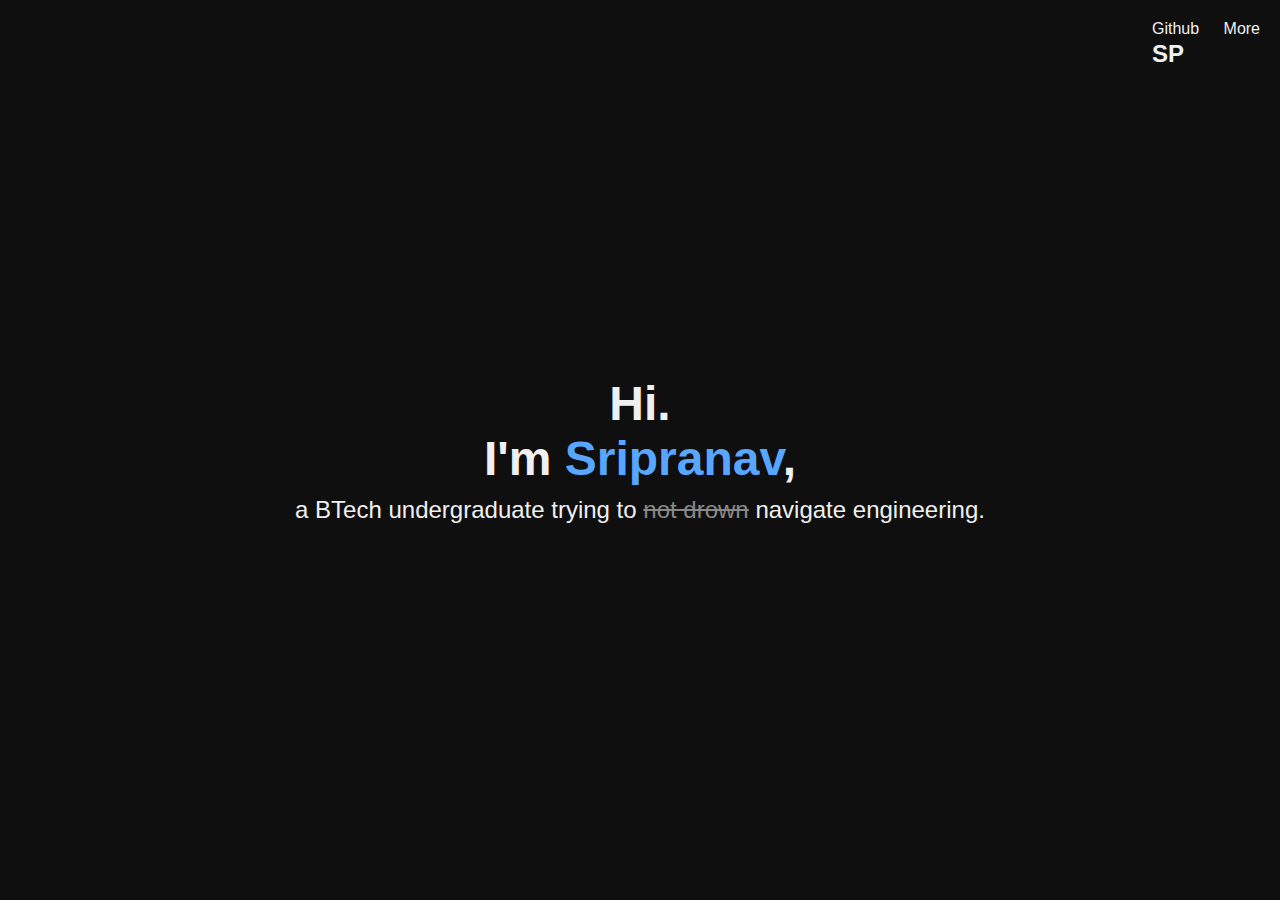
==== index.html @ a0e5cab8 "index.html" ====
<!DOCTYPE html>
<html lang="en">
<head>
  <meta charset="UTF-8">
  <meta name="viewport" content="width=device-width, initial-scale=1.0">
  <meta http-equiv="X-UA-Compatible" content="IE=edge">
  <title>Sripranav's Portfolio</title>
  <link rel="stylesheet" href="styles.css">
</head>
<body>
  <div class="container">
    <nav>
      <div class="logo">SP</div>
      <div class="links">
        <a href="https://github.com/sripranavp" target="_blank">Github</a>
        <a href="more.html">More</a>
      </div>
    </nav>
    
    <div class="content">
      <h1>Hi.<br>I'm <span class="highlight">Sripranav</span>,</h1>
      <p>a BTech undergraduate trying to <span class="strikethrough">not drown</span> navigate engineering.</p>
    </div>
  </div>

  <script src="script.js"></script>
</body>
</html>
---- styles.css ----
* {
    margin: 0;
    padding: 0;
    box-sizing: border-box;
  }
  
  body {
    font-family: 'Arial', sans-serif;
    background-color: #0f0f0f;
    color: #f0f0f0;
    height: 100vh;
    display: flex;
    justify-content: center;
    align-items: center;
  }
  
  .container {
    text-align: center;
  }
  
  nav {
    position: absolute;
    top: 20px;
    right: 20px;
  }
  
  .logo {
    position: absolute;
    top: 20px;
    left: 20px;
    font-size: 24px;
    font-weight: bold;
  }
  
  .links a {
    color: #f0f0f0;
    margin-left: 20px;
    text-decoration: none;
    font-size: 16px;
    transition: color 0.3s;
  }
  
  .links a:hover {
    color: #58a6ff;
  }
  
  .content h1 {
    font-size: 48px;
    margin-bottom: 10px;
  }
  
  .content p {
    font-size: 24px;
    margin-top: 10px;
  }
  
  .highlight {
    color: #58a6ff;
  }
  
  .strikethrough {
    text-decoration: line-through;
    color: #888;
  }
  
  @keyframes fadeIn {
    from { opacity: 0; }
    to { opacity: 1; }
  }
  
  .container {
    animation: fadeIn 2s ease;
  }
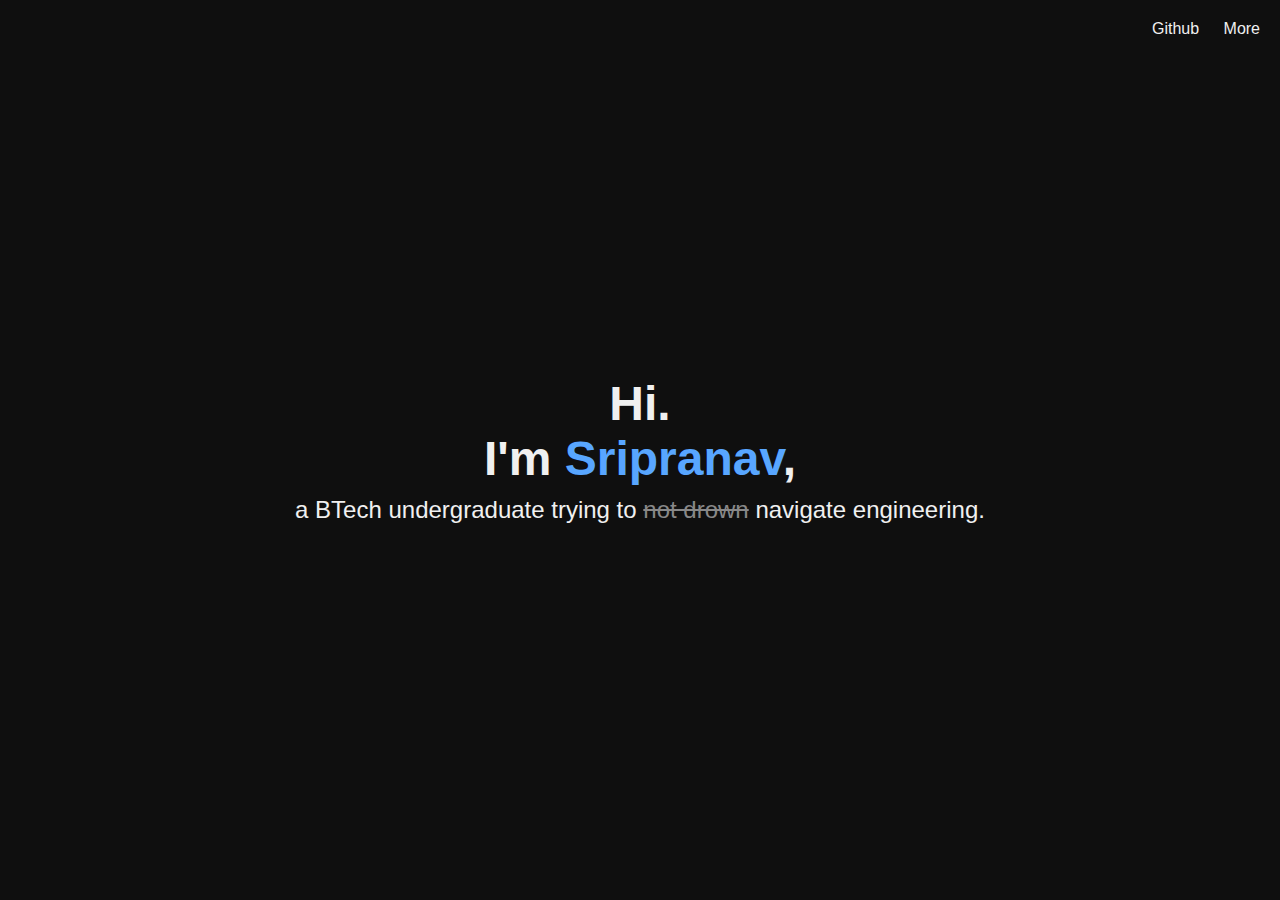
==== commit 9dcab135: "index.html" ====
--- a/index.html
+++ b/index.html
@@ -8,17 +8,16 @@
   <link rel="stylesheet" href="styles.css">
 </head>
 <body>
+  <nav>
+    <div class="links">
+      <a href="https://github.com/sripranavp" target="_blank">Github</a>
+      <a href="more.html">More</a>
+    </div>
+  </nav>
+
   <div class="container">
-    <nav>
-      <div class="logo">SP</div>
-      <div class="links">
-        <a href="https://github.com/sripranavp" target="_blank">Github</a>
-        <a href="more.html">More</a>
-      </div>
-    </nav>
-    
     <div class="content">
-      <h1>Hi.<br>I'm <span class="highlight">Sripranav</span>,</h1>
+      <h1>Hi.<br>I'm <span class="highlight">Sripranav</span>,<br><span class="animated-text"></span></h1>
       <p>a BTech undergraduate trying to <span class="strikethrough">not drown</span> navigate engineering.</p>
     </div>
   </div>
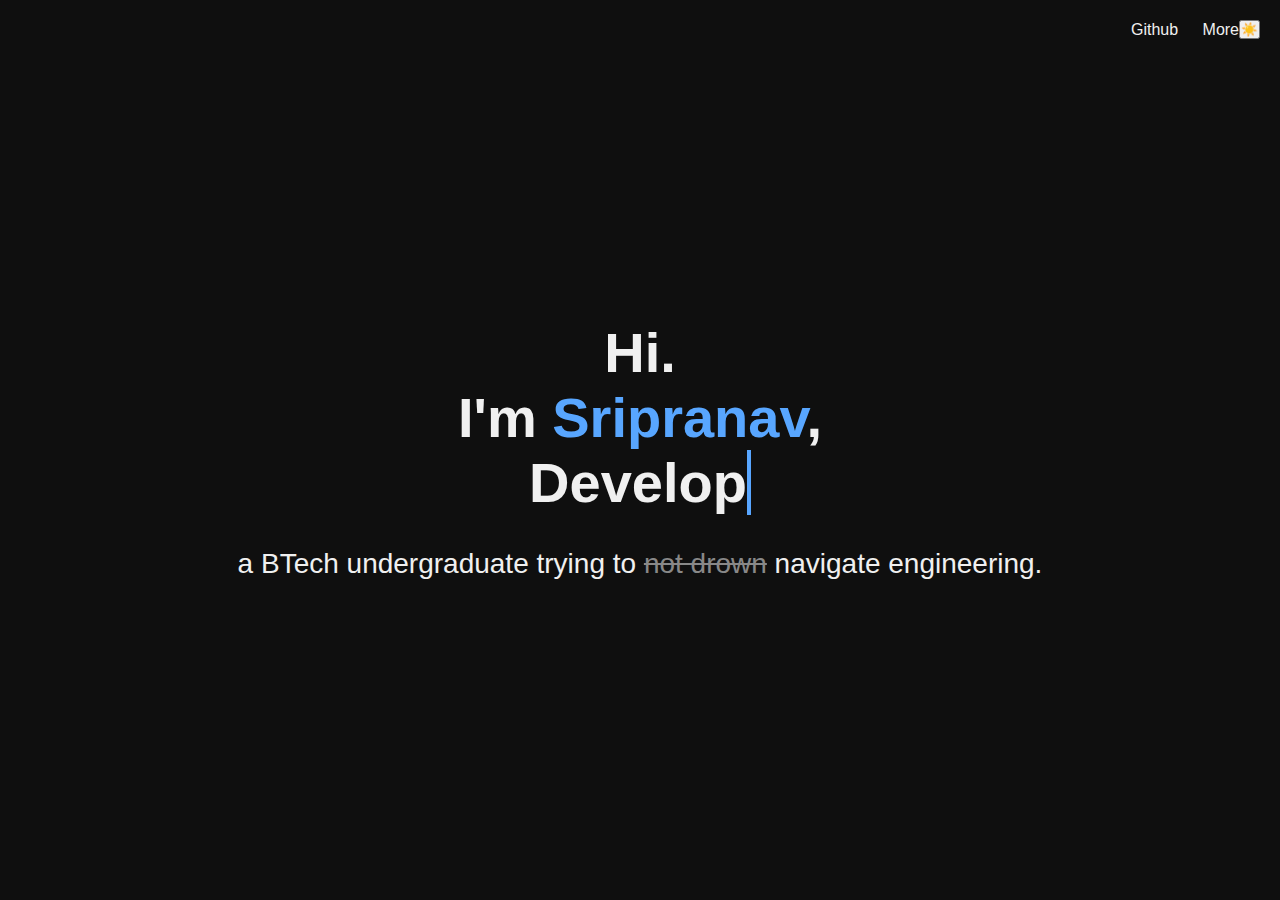
==== commit 4711a957: "index.html" ====
--- a/index.html
+++ b/index.html
@@ -13,6 +13,10 @@
       <a href="https://github.com/sripranavp" target="_blank">Github</a>
       <a href="more.html">More</a>
     </div>
+    <button id="theme-toggle" aria-label="Toggle light/dark mode">
+      <span class="sun-icon">☀️</span>
+      <span class="moon-icon" style="display: none;">🌙</span>
+    </button>
   </nav>
 
   <div class="container">
--- a/styles.css
+++ b/styles.css
@@ -1,74 +1,119 @@
+/* Base styles (same as before) */
 * {
-    margin: 0;
-    padding: 0;
-    box-sizing: border-box;
-  }
-  
-  body {
-    font-family: 'Arial', sans-serif;
-    background-color: #0f0f0f;
-    color: #f0f0f0;
-    height: 100vh;
-    display: flex;
-    justify-content: center;
-    align-items: center;
-  }
-  
-  .container {
-    text-align: center;
-  }
-  
-  nav {
-    position: absolute;
-    top: 20px;
-    right: 20px;
-  }
-  
-  .logo {
-    position: absolute;
-    top: 20px;
-    left: 20px;
-    font-size: 24px;
-    font-weight: bold;
-  }
-  
-  .links a {
-    color: #f0f0f0;
-    margin-left: 20px;
-    text-decoration: none;
-    font-size: 16px;
-    transition: color 0.3s;
-  }
-  
-  .links a:hover {
-    color: #58a6ff;
-  }
-  
-  .content h1 {
-    font-size: 48px;
-    margin-bottom: 10px;
-  }
-  
-  .content p {
-    font-size: 24px;
-    margin-top: 10px;
-  }
-  
-  .highlight {
-    color: #58a6ff;
-  }
-  
-  .strikethrough {
-    text-decoration: line-through;
-    color: #888;
-  }
-  
-  @keyframes fadeIn {
-    from { opacity: 0; }
-    to { opacity: 1; }
-  }
-  
-  .container {
-    animation: fadeIn 2s ease;
-  }
-  +  margin: 0;
+  padding: 0;
+  box-sizing: border-box;
+}
+
+body {
+  font-family: 'Arial', sans-serif;
+  background-color: #0f0f0f;
+  color: #f0f0f0;
+  height: 100vh;
+  margin: 0;
+  display: flex;
+  justify-content: center;
+  align-items: center;
+  overflow: hidden; /* Prevent scrollbars from appearing */
+  position: relative; /* Ensure positioning context for absolute elements */
+}
+
+nav {
+  position: absolute;
+  top: 20px;
+  right: 20px;
+  display: flex;
+  align-items: center;
+  font-size: 16px;
+  z-index: 10; /* Ensure nav links are on top */
+}
+
+.links a {
+  color: #f0f0f0;
+  margin-left: 20px;
+  text-decoration: none;
+  font-size: 16px;
+  transition: color 0.3s;
+}
+
+.links a:hover {
+  color: #58a6ff;
+}
+
+.container {
+  text-align: center;
+  display: flex;
+  flex-direction: column;
+  justify-content: center;
+  z-index: 1; /* Ensure container content is on top of cursor */
+  position: relative; /* Establish stacking context */
+  padding: 20px; /* Optional: Add padding to give some space around the content */
+}
+
+.content h1 {
+  font-size: 56px; /* Increase font size for header */
+  margin-bottom: 20px; /* Adjust margin for better spacing */
+}
+
+.content p {
+  font-size: 28px; /* Increase font size for paragraph */
+  margin-top: 20px; /* Adjust margin for better spacing */
+}
+
+.highlight {
+  color: #58a6ff;
+}
+
+.strikethrough {
+  text-decoration: line-through;
+  color: #888;
+}
+
+/* Custom cursor styles (same as before) */
+.custom-cursor {
+  position: absolute;
+  width: 20px;
+  height: 20px;
+  border-radius: 50%;
+  background-color: #58a6ff;
+  pointer-events: none; /* Prevent the cursor from affecting elements */
+  transform: translate(-50%, -50%); /* Center cursor on the mouse */
+  transition: width 0.3s, height 0.3s, background-color 0.3s, opacity 0.3s;
+  z-index: 5; /* Ensure cursor is below text */
+}
+
+.custom-cursor.enlarge {
+  width: 30px; /* Enlarged cursor size */
+  height: 30px; /* Enlarged cursor size */
+}
+
+.custom-cursor.transparent {
+  opacity: 0.5; /* Semi-transparent cursor */
+}
+
+.custom-cursor:hover {
+  background-color: #f0f0f0; /* Change color on hover */
+  opacity: 1; /* Fully opaque on hover */
+}
+
+/* Typing animation styles */
+.animated-text {
+  display: inline-block;
+  font-weight: bold;
+  border-right: 4px solid #58a6ff; /* Cursor effect */
+  white-space: nowrap;
+  overflow: hidden;
+  animation: typing 4s steps(30, end), blink-caret 0.75s step-end infinite;
+}
+
+/* Keyframes for typing effect */
+@keyframes typing {
+  from { width: 0; }
+  to { width: 15em; } /* Adjust width to fit the text */
+}
+
+@keyframes blink-caret {
+  from, to { border-color: transparent; }
+  50% { border-color: #58a6ff; }
+}
+
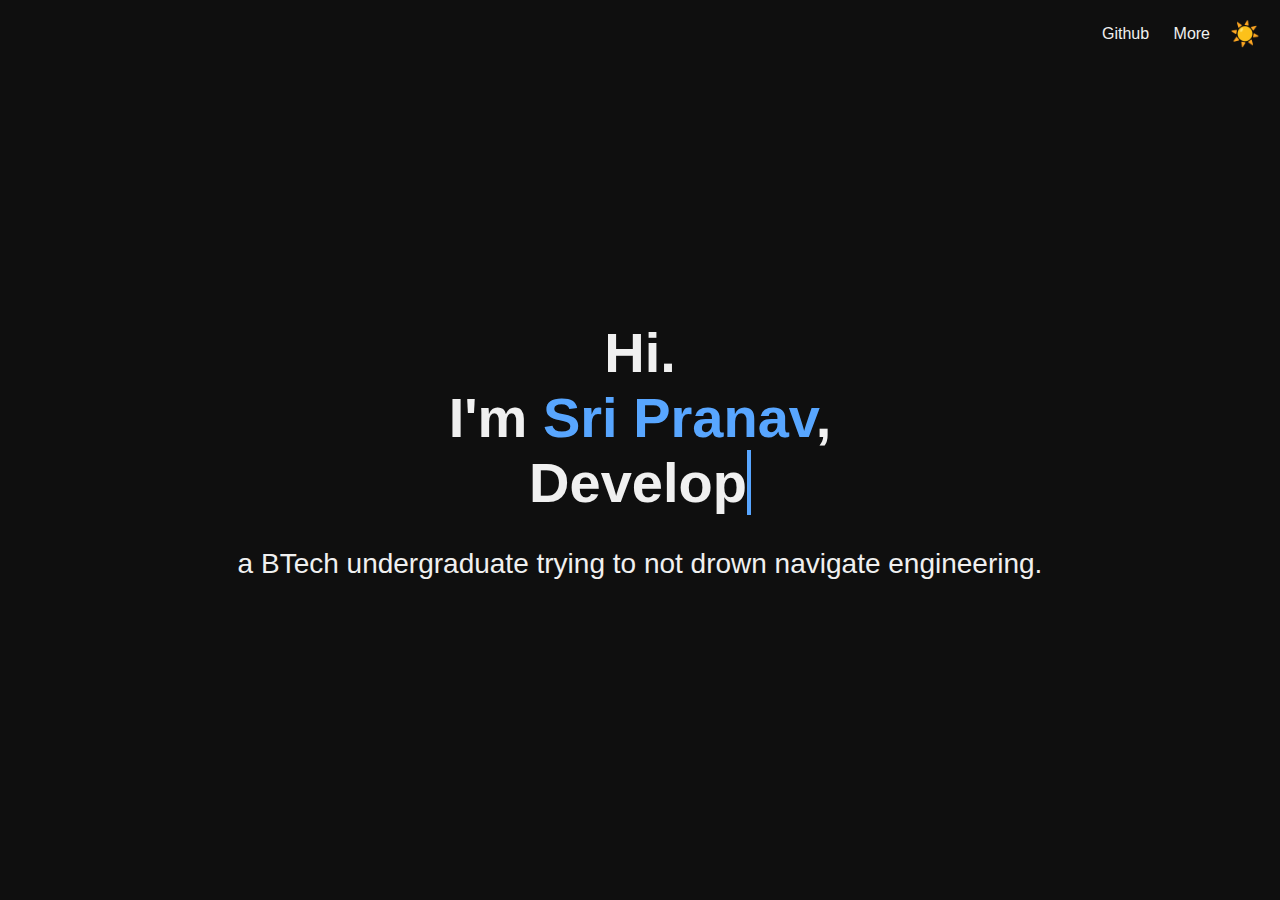
==== commit 7331eab4: "index.html" ====
--- a/index.html
+++ b/index.html
@@ -21,7 +21,7 @@
 
   <div class="container">
     <div class="content">
-      <h1>Hi.<br>I'm <span class="highlight">Sripranav</span>,<br><span class="animated-text"></span></h1>
+      <h1>Hi.<br>I'm <span class="highlight">Sri Pranav</span>,<br><span class="animated-text"></span></h1>
       <p>a BTech undergraduate trying to <span class="strikethrough">not drown</span> navigate engineering.</p>
     </div>
   </div>
--- a/styles.css
+++ b/styles.css
@@ -1,4 +1,3 @@
-/* Base styles (same as before) */
 * {
   margin: 0;
   padding: 0;
@@ -7,15 +6,21 @@
 
 body {
   font-family: 'Arial', sans-serif;
-  background-color: #0f0f0f;
-  color: #f0f0f0;
+  background-color: #0f0f0f; /* Dark mode background */
+  color: #f0f0f0; /* Dark mode text color */
   height: 100vh;
   margin: 0;
   display: flex;
   justify-content: center;
   align-items: center;
   overflow: hidden; /* Prevent scrollbars from appearing */
-  position: relative; /* Ensure positioning context for absolute elements */
+  position: relative;
+  transition: background-color 0.3s, color 0.3s; /* Smooth transition */
+}
+
+body.light-mode {
+  background-color: #ffffff; /* Light mode background */
+  color: #0f0f0f; /* Light mode text color */
 }
 
 nav {
@@ -24,7 +29,6 @@
   right: 20px;
   display: flex;
   align-items: center;
-  font-size: 16px;
   z-index: 10; /* Ensure nav links are on top */
 }
 
@@ -40,14 +44,21 @@
   color: #58a6ff;
 }
 
+#theme-toggle {
+  background: none;
+  border: none;
+  cursor: pointer;
+  font-size: 24px;
+  color: inherit; /* Match text color */
+  margin-left: 20px; /* Spacing between links and button */
+}
+
 .container {
   text-align: center;
   display: flex;
   flex-direction: column;
   justify-content: center;
   z-index: 1; /* Ensure container content is on top of cursor */
-  position: relative; /* Establish stacking context */
-  padding: 20px; /* Optional: Add padding to give some space around the content */
 }
 
 .content h1 {
@@ -62,58 +73,30 @@
 
 .highlight {
   color: #58a6ff;
+  position: relative;
 }
 
-.strikethrough {
-  text-decoration: line-through;
-  color: #888;
-}
-
-/* Custom cursor styles (same as before) */
-.custom-cursor {
-  position: absolute;
-  width: 20px;
-  height: 20px;
-  border-radius: 50%;
-  background-color: #58a6ff;
-  pointer-events: none; /* Prevent the cursor from affecting elements */
-  transform: translate(-50%, -50%); /* Center cursor on the mouse */
-  transition: width 0.3s, height 0.3s, background-color 0.3s, opacity 0.3s;
-  z-index: 5; /* Ensure cursor is below text */
-}
-
-.custom-cursor.enlarge {
-  width: 30px; /* Enlarged cursor size */
-  height: 30px; /* Enlarged cursor size */
-}
-
-.custom-cursor.transparent {
-  opacity: 0.5; /* Semi-transparent cursor */
-}
-
-.custom-cursor:hover {
-  background-color: #f0f0f0; /* Change color on hover */
-  opacity: 1; /* Fully opaque on hover */
+.highlight:hover {
+  text-shadow: 0 0 10px rgba(88, 166, 255, 0.7), 0 0 20px rgba(88, 166, 255, 0.5);
 }
 
 /* Typing animation styles */
 .animated-text {
   display: inline-block;
   font-weight: bold;
-  border-right: 4px solid #58a6ff; /* Cursor effect */
   white-space: nowrap;
   overflow: hidden;
-  animation: typing 4s steps(30, end), blink-caret 0.75s step-end infinite;
+  border-right: 4px solid #58a6ff; /* Visible cursor */
+  animation: blink-caret 0.75s step-end infinite; /* Blink cursor */
 }
 
 /* Keyframes for typing effect */
 @keyframes typing {
   from { width: 0; }
-  to { width: 15em; } /* Adjust width to fit the text */
+  to { width: 100%; } /* Adjusts to text length */
 }
 
 @keyframes blink-caret {
   from, to { border-color: transparent; }
   50% { border-color: #58a6ff; }
 }
-
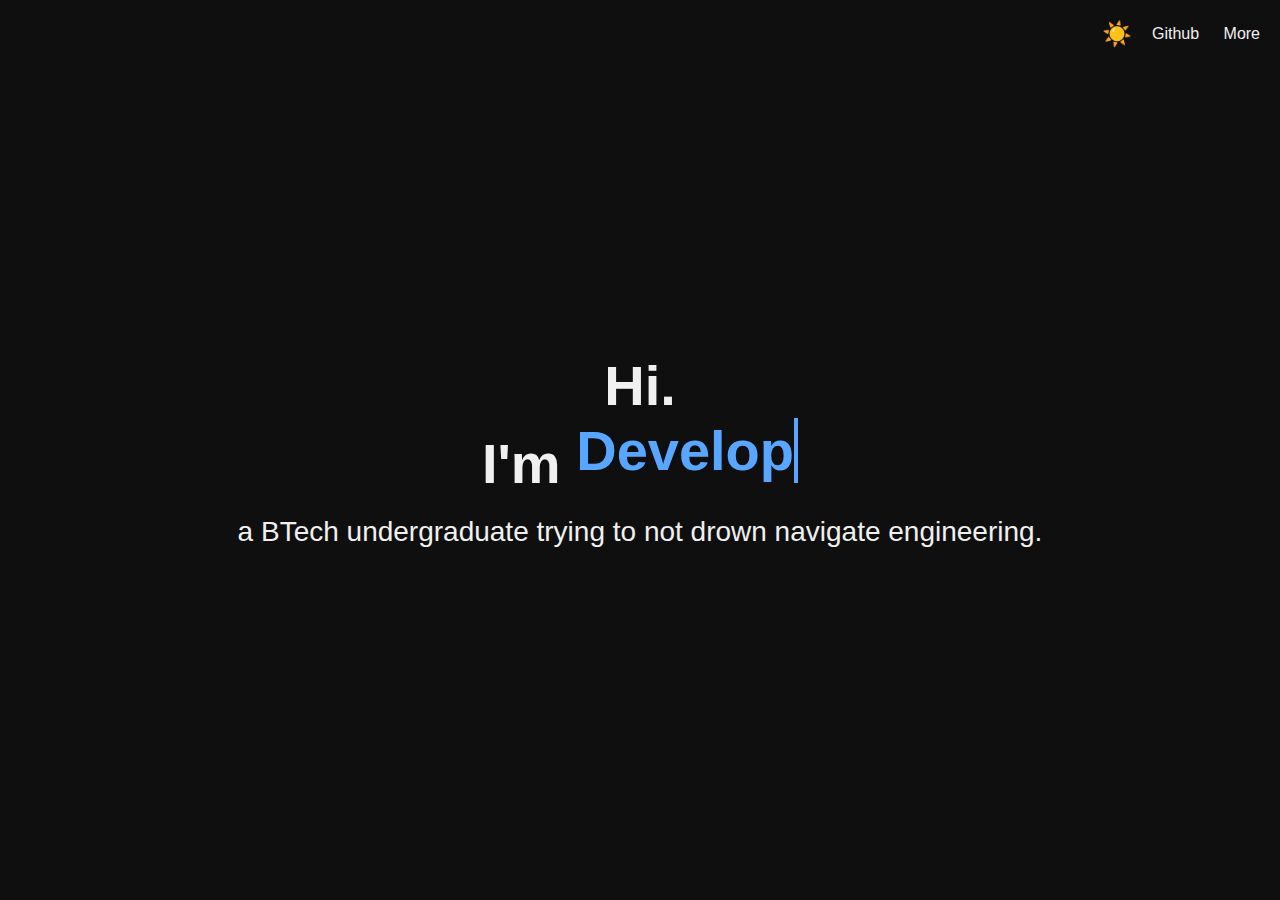
==== commit f4c759df: "index.html" ====
--- a/index.html
+++ b/index.html
@@ -9,23 +9,23 @@
 </head>
 <body>
   <nav>
+    <button id="theme-toggle">
+      <span class="sun-icon">☀️</span>
+      <span class="moon-icon" style="display: none;">🌙</span>
+    </button>
     <div class="links">
       <a href="https://github.com/sripranavp" target="_blank">Github</a>
       <a href="more.html">More</a>
     </div>
-    <button id="theme-toggle" aria-label="Toggle light/dark mode">
-      <span class="sun-icon">☀️</span>
-      <span class="moon-icon" style="display: none;">🌙</span>
-    </button>
   </nav>
 
   <div class="container">
     <div class="content">
-      <h1>Hi.<br>I'm <span class="highlight">Sri Pranav</span>,<br><span class="animated-text"></span></h1>
+      <h1>Hi.<br>I'm <span class="highlight animated-text"></span></h1>
       <p>a BTech undergraduate trying to <span class="strikethrough">not drown</span> navigate engineering.</p>
     </div>
   </div>
-
+  
   <script src="script.js"></script>
 </body>
 </html>
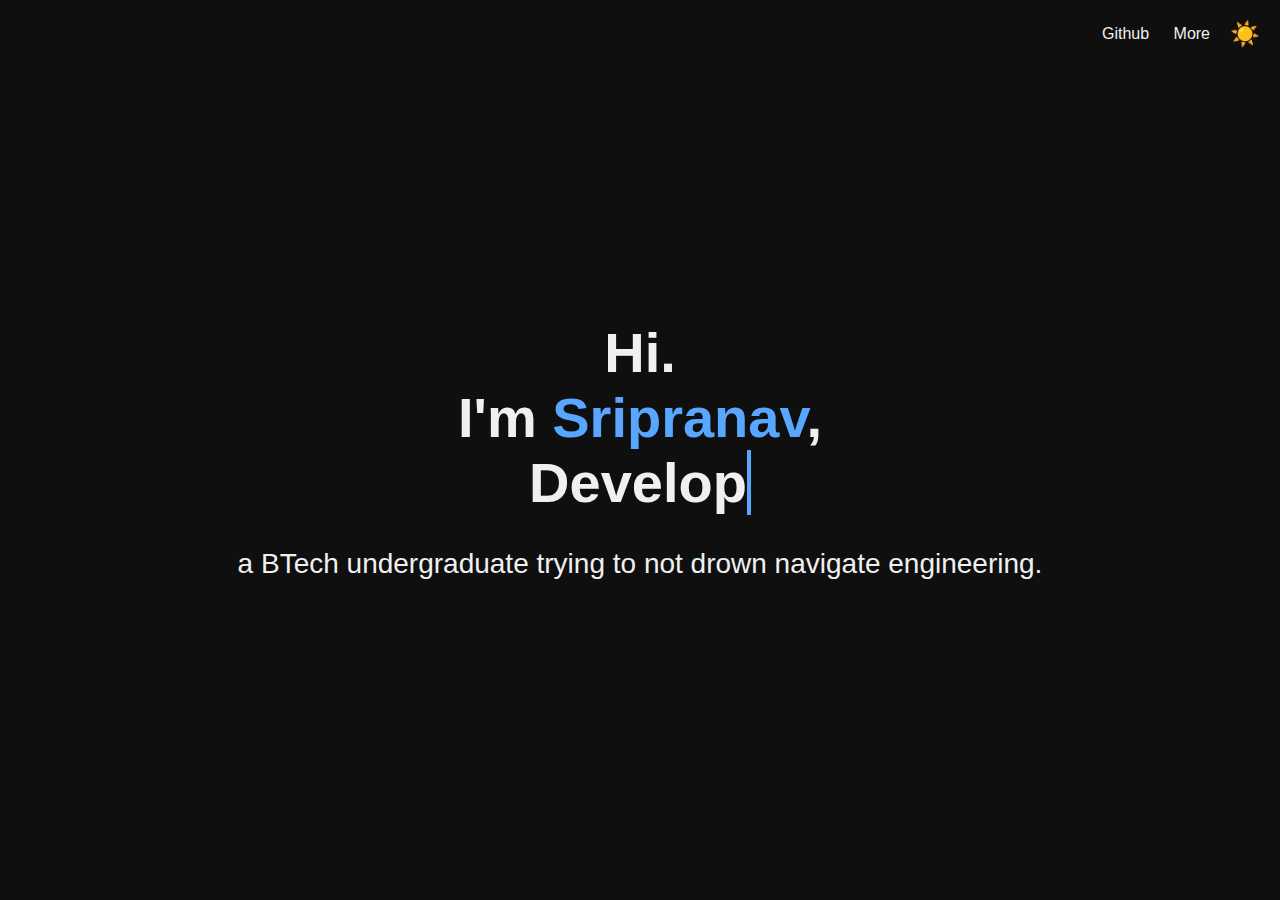
==== commit 413ec014: "index.html" ====
--- a/index.html
+++ b/index.html
@@ -9,23 +9,23 @@
 </head>
 <body>
   <nav>
-    <button id="theme-toggle">
-      <span class="sun-icon">☀️</span>
-      <span class="moon-icon" style="display: none;">🌙</span>
-    </button>
     <div class="links">
       <a href="https://github.com/sripranavp" target="_blank">Github</a>
       <a href="more.html">More</a>
     </div>
+    <button id="theme-toggle" aria-label="Toggle light/dark mode">
+      <span class="sun-icon">☀️</span>
+      <span class="moon-icon" style="display: none;">🌙</span>
+    </button>
   </nav>
 
   <div class="container">
     <div class="content">
-      <h1>Hi.<br>I'm <span class="highlight animated-text"></span></h1>
+      <h1>Hi.<br>I'm <span class="highlight">Sripranav</span>,<br><span class="animated-text"></span></h1>
       <p>a BTech undergraduate trying to <span class="strikethrough">not drown</span> navigate engineering.</p>
     </div>
   </div>
-  
+
   <script src="script.js"></script>
 </body>
 </html>
--- a/styles.css
+++ b/styles.css
@@ -100,3 +100,4 @@
   from, to { border-color: transparent; }
   50% { border-color: #58a6ff; }
 }
+
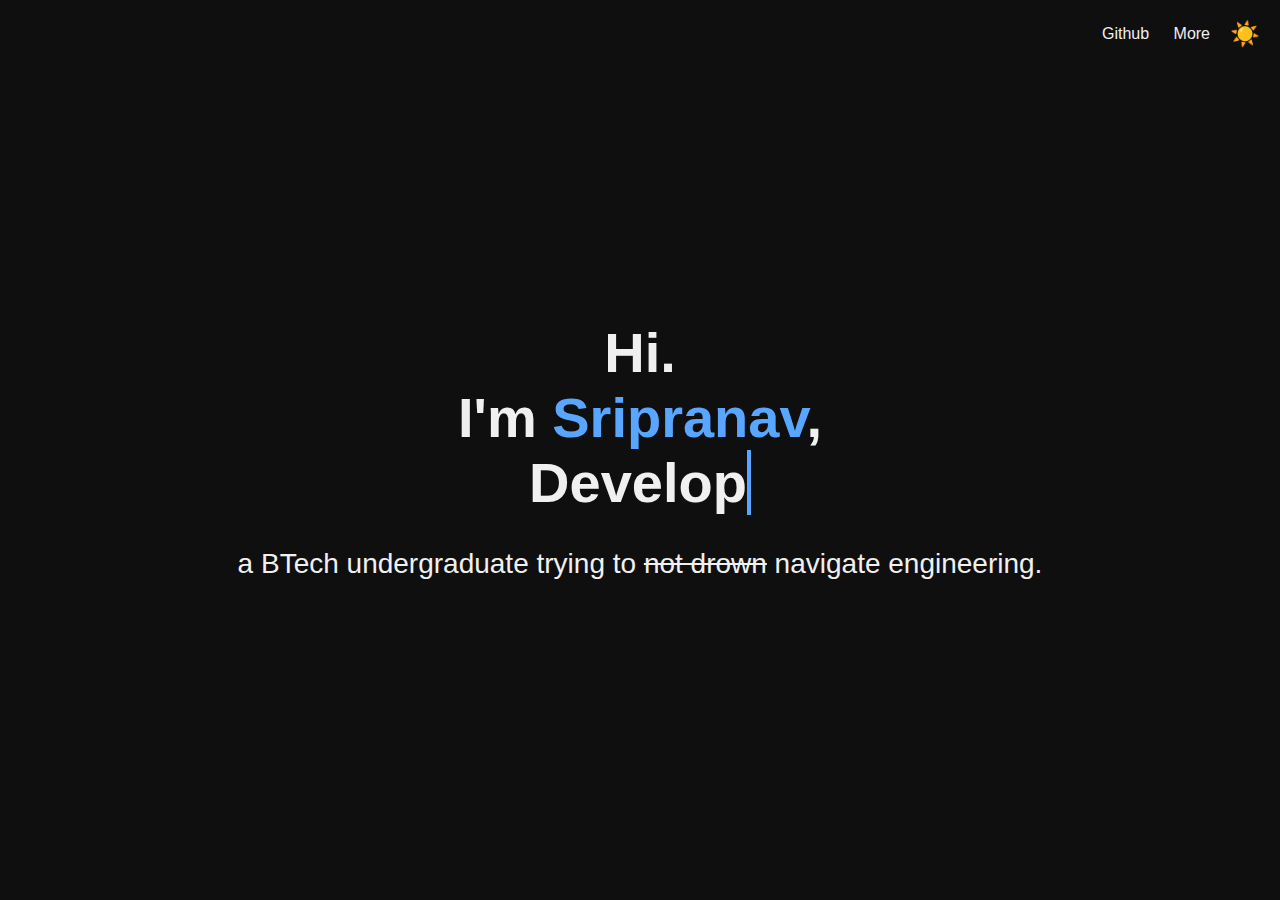
==== commit 25870a40: "index.html" ====
--- a/index.html
+++ b/index.html
@@ -22,7 +22,7 @@
   <div class="container">
     <div class="content">
       <h1>Hi.<br>I'm <span class="highlight">Sripranav</span>,<br><span class="animated-text"></span></h1>
-      <p>a BTech undergraduate trying to <span class="strikethrough">not drown</span> navigate engineering.</p>
+      <p>a BTech undergraduate trying to <del>not drown</del> navigate engineering.</p>
     </div>
   </div>
 
